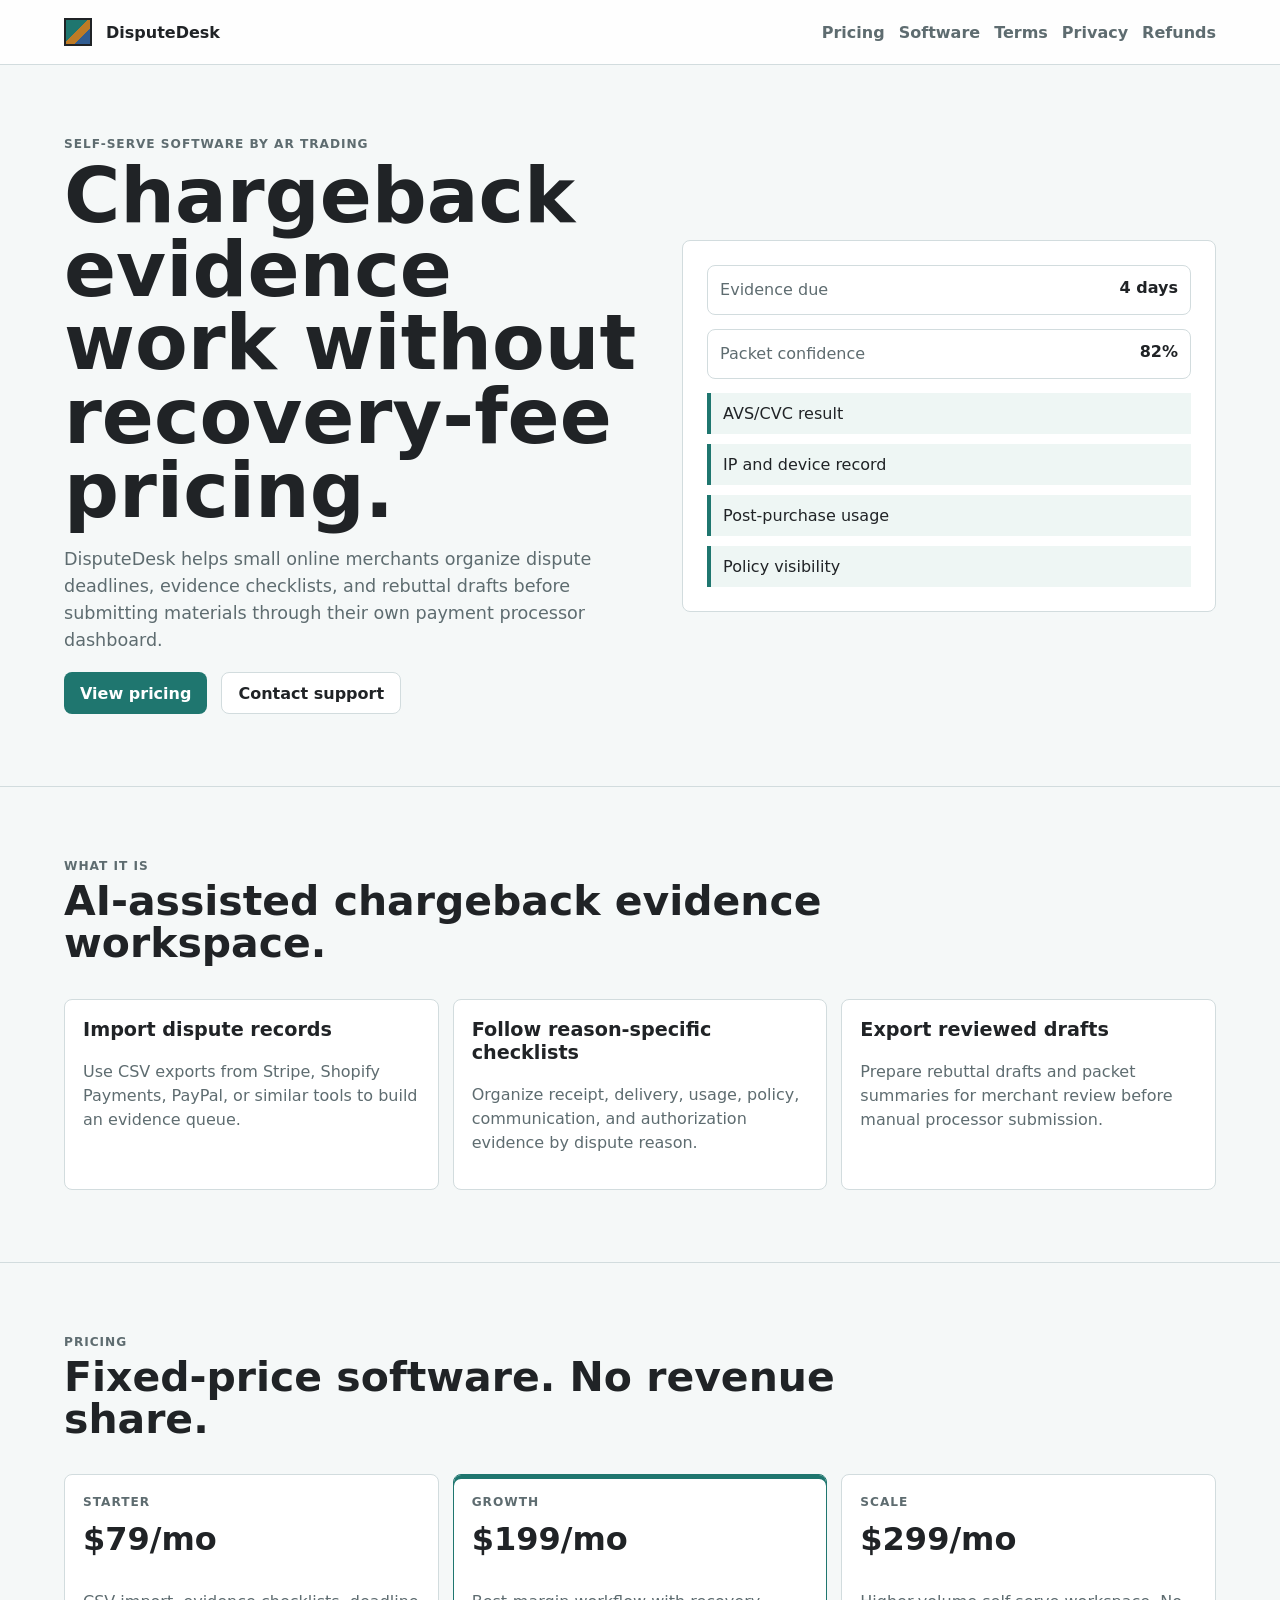
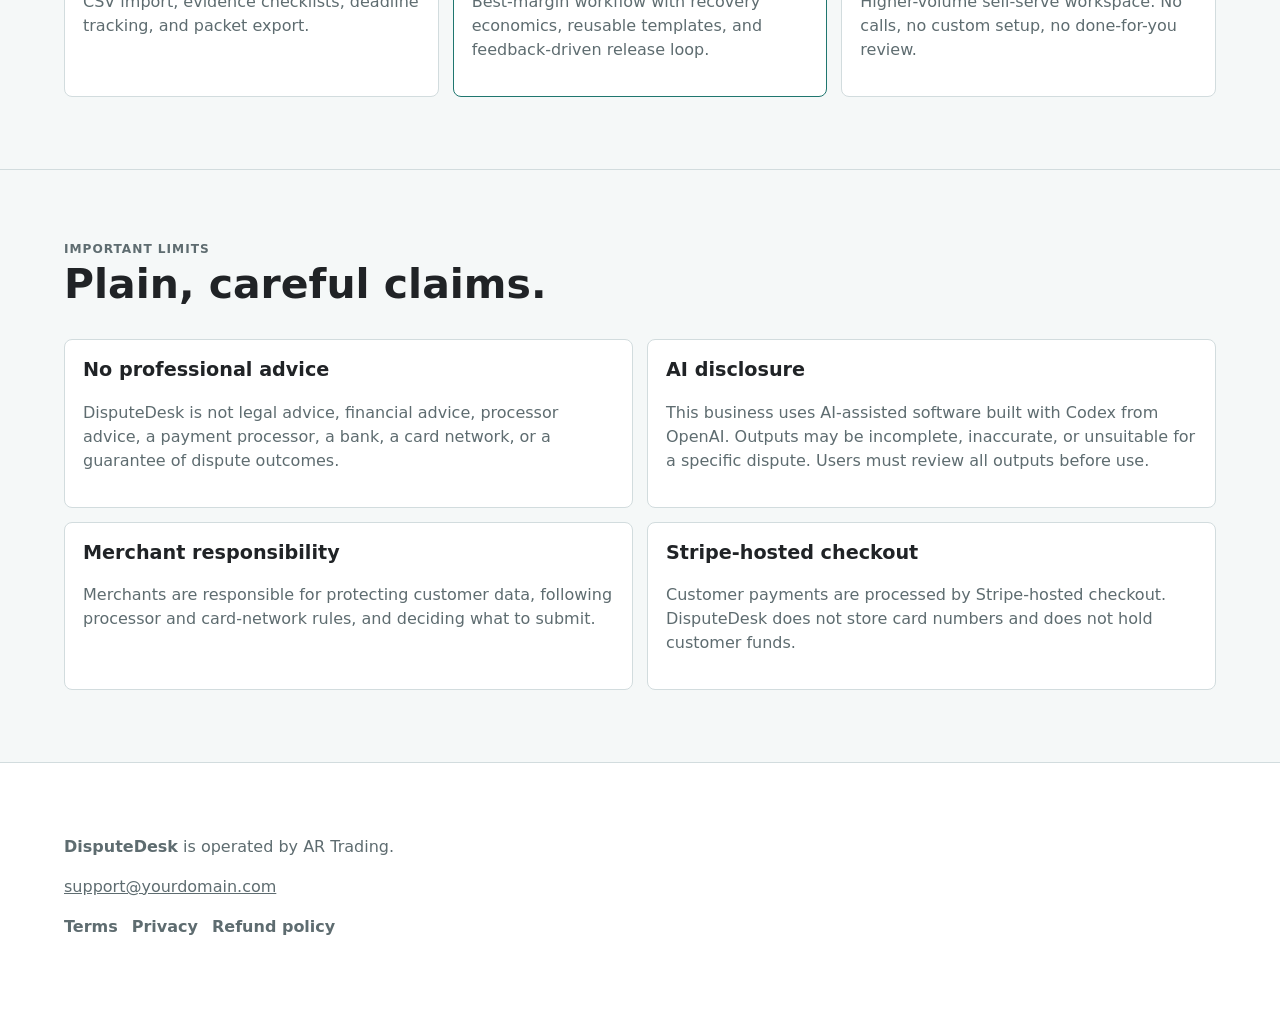
==== index.html @ 4e7d7c14 "Publish DisputeDesk public website" ====
<!doctype html>
<html lang="en">
  <head>
    <meta charset="utf-8" />
    <meta name="viewport" content="width=device-width, initial-scale=1" />
    <title>DisputeDesk | Chargeback Evidence Software</title>
    <meta
      name="description"
      content="DisputeDesk is self-serve AI-assisted software from AR Trading for organizing chargeback evidence, deadlines, and rebuttal drafts."
    />
    <link rel="stylesheet" href="styles.css" />
  </head>
  <body>
    <header class="site-header">
      <a class="brand" href="index.html" aria-label="DisputeDesk home">
        <span class="brand-mark" aria-hidden="true"></span>
        <span>DisputeDesk</span>
      </a>
      <nav aria-label="Site navigation">
        <a href="#pricing">Pricing</a>
        <a href="#software">Software</a>
        <a href="terms.html">Terms</a>
        <a href="privacy.html">Privacy</a>
        <a href="refund.html">Refunds</a>
      </nav>
    </header>

    <main>
      <section class="hero">
        <div>
          <p class="eyebrow">Self-serve software by AR Trading</p>
          <h1>Chargeback evidence work without recovery-fee pricing.</h1>
          <p class="lede">
            DisputeDesk helps small online merchants organize dispute deadlines, evidence checklists,
            and rebuttal drafts before submitting materials through their own payment processor dashboard.
          </p>
          <div class="actions">
            <a class="button primary" href="#pricing">View pricing</a>
            <a class="button secondary" href="mailto:support@yourdomain.com">Contact support</a>
          </div>
        </div>
        <div class="product-panel" aria-label="DisputeDesk software preview">
          <div class="panel-row">
            <span>Evidence due</span>
            <strong>4 days</strong>
          </div>
          <div class="panel-row">
            <span>Packet confidence</span>
            <strong>82%</strong>
          </div>
          <div class="checklist">
            <span>AVS/CVC result</span>
            <span>IP and device record</span>
            <span>Post-purchase usage</span>
            <span>Policy visibility</span>
          </div>
        </div>
      </section>

      <section class="band" id="software">
        <div class="section-heading">
          <p class="eyebrow">What it is</p>
          <h2>AI-assisted chargeback evidence workspace.</h2>
        </div>
        <div class="grid three">
          <article>
            <h3>Import dispute records</h3>
            <p>Use CSV exports from Stripe, Shopify Payments, PayPal, or similar tools to build an evidence queue.</p>
          </article>
          <article>
            <h3>Follow reason-specific checklists</h3>
            <p>Organize receipt, delivery, usage, policy, communication, and authorization evidence by dispute reason.</p>
          </article>
          <article>
            <h3>Export reviewed drafts</h3>
            <p>Prepare rebuttal drafts and packet summaries for merchant review before manual processor submission.</p>
          </article>
        </div>
      </section>

      <section class="band" id="pricing">
        <div class="section-heading">
          <p class="eyebrow">Pricing</p>
          <h2>Fixed-price software. No revenue share.</h2>
        </div>
        <div class="grid pricing">
          <article>
            <p class="eyebrow">Starter</p>
            <h3>$79/mo</h3>
            <p>CSV import, evidence checklists, deadline tracking, and packet export.</p>
          </article>
          <article class="featured">
            <p class="eyebrow">Growth</p>
            <h3>$199/mo</h3>
            <p>Best-margin workflow with recovery economics, reusable templates, and feedback-driven release loop.</p>
          </article>
          <article>
            <p class="eyebrow">Scale</p>
            <h3>$299/mo</h3>
            <p>Higher-volume self-serve workspace. No calls, no custom setup, no done-for-you review.</p>
          </article>
        </div>
      </section>

      <section class="band legal">
        <div class="section-heading">
          <p class="eyebrow">Important limits</p>
          <h2>Plain, careful claims.</h2>
        </div>
        <div class="grid two">
          <article>
            <h3>No professional advice</h3>
            <p>DisputeDesk is not legal advice, financial advice, processor advice, a payment processor, a bank, a card network, or a guarantee of dispute outcomes.</p>
          </article>
          <article>
            <h3>AI disclosure</h3>
            <p>This business uses AI-assisted software built with Codex from OpenAI. Outputs may be incomplete, inaccurate, or unsuitable for a specific dispute. Users must review all outputs before use.</p>
          </article>
          <article>
            <h3>Merchant responsibility</h3>
            <p>Merchants are responsible for protecting customer data, following processor and card-network rules, and deciding what to submit.</p>
          </article>
          <article>
            <h3>Stripe-hosted checkout</h3>
            <p>Customer payments are processed by Stripe-hosted checkout. DisputeDesk does not store card numbers and does not hold customer funds.</p>
          </article>
        </div>
      </section>
    </main>

    <footer>
      <p><strong>DisputeDesk</strong> is operated by AR Trading.</p>
      <p><a href="mailto:support@yourdomain.com">support@yourdomain.com</a></p>
      <nav aria-label="Policy links">
        <a href="terms.html">Terms</a>
        <a href="privacy.html">Privacy</a>
        <a href="refund.html">Refund policy</a>
      </nav>
    </footer>
  </body>
</html>
---- styles.css ----
:root {
  color-scheme: light;
  --bg: #f5f8f8;
  --ink: #202326;
  --muted: #5e6c70;
  --line: #d2dcde;
  --panel: #ffffff;
  --teal: #1f766f;
  --blue: #315d92;
  --amber: #be7b26;
  --radius: 8px;
  --font: Inter, ui-sans-serif, system-ui, -apple-system, BlinkMacSystemFont, "Segoe UI", sans-serif;
}

* {
  box-sizing: border-box;
}

body {
  margin: 0;
  background: var(--bg);
  color: var(--ink);
  font-family: var(--font);
}

a {
  color: inherit;
}

.site-header {
  display: flex;
  align-items: center;
  justify-content: space-between;
  gap: 24px;
  padding: 18px clamp(18px, 5vw, 64px);
  border-bottom: 1px solid var(--line);
  background: rgba(255, 255, 255, 0.9);
}

.brand,
.site-header nav,
footer nav,
.actions {
  display: flex;
  align-items: center;
  gap: 14px;
  flex-wrap: wrap;
}

.brand {
  font-weight: 900;
  text-decoration: none;
}

.brand-mark {
  width: 28px;
  height: 28px;
  border: 2px solid var(--ink);
  background: linear-gradient(135deg, var(--teal) 0 45%, var(--amber) 45% 67%, var(--blue) 67%);
}

.site-header nav a,
footer nav a {
  color: var(--muted);
  font-weight: 760;
  text-decoration: none;
}

.hero,
.band,
footer {
  padding: clamp(28px, 6vw, 72px) clamp(18px, 5vw, 64px);
}

.hero {
  display: grid;
  grid-template-columns: minmax(0, 1.05fr) minmax(320px, 0.95fr);
  gap: 28px;
  align-items: center;
}

.eyebrow {
  margin: 0 0 8px;
  color: var(--muted);
  font-size: 0.76rem;
  font-weight: 820;
  letter-spacing: 0.08em;
  text-transform: uppercase;
}

h1,
h2,
h3,
p {
  margin-top: 0;
}

h1 {
  max-width: 780px;
  margin-bottom: 18px;
  font-size: clamp(2.4rem, 6vw, 5.8rem);
  line-height: 0.96;
  letter-spacing: 0;
}

h2 {
  max-width: 780px;
  font-size: clamp(1.8rem, 3.2vw, 3.4rem);
  line-height: 1.02;
}

h3 {
  font-size: 1.2rem;
}

.lede {
  max-width: 700px;
  color: var(--muted);
  font-size: 1.1rem;
  line-height: 1.55;
}

.button {
  display: inline-flex;
  min-height: 42px;
  align-items: center;
  justify-content: center;
  padding: 0 16px;
  border-radius: var(--radius);
  font-weight: 820;
  text-decoration: none;
}

.button.primary {
  background: var(--teal);
  color: white;
}

.button.secondary {
  border: 1px solid var(--line);
  background: white;
}

.product-panel {
  display: grid;
  gap: 14px;
  padding: 24px;
  border: 1px solid var(--line);
  border-radius: var(--radius);
  background: var(--panel);
}

.panel-row {
  display: flex;
  justify-content: space-between;
  gap: 14px;
  padding: 12px;
  border: 1px solid var(--line);
  border-radius: var(--radius);
}

.panel-row span,
article p,
footer {
  color: var(--muted);
  line-height: 1.5;
}

.checklist {
  display: grid;
  gap: 10px;
}

.checklist span {
  padding: 11px 12px;
  border-left: 4px solid var(--teal);
  background: #eef6f4;
}

.band {
  border-top: 1px solid var(--line);
}

.section-heading {
  margin-bottom: 18px;
}

.grid {
  display: grid;
  gap: 14px;
}

.grid.three,
.grid.pricing {
  grid-template-columns: repeat(3, minmax(0, 1fr));
}

.grid.two {
  grid-template-columns: repeat(2, minmax(0, 1fr));
}

article {
  padding: 18px;
  border: 1px solid var(--line);
  border-radius: var(--radius);
  background: var(--panel);
}

article.featured {
  border-color: var(--teal);
  box-shadow: inset 0 4px 0 var(--teal);
}

.pricing h3 {
  font-size: 2rem;
}

footer {
  border-top: 1px solid var(--line);
  background: white;
}

@media (max-width: 820px) {
  .hero,
  .grid.three,
  .grid.pricing,
  .grid.two {
    grid-template-columns: 1fr;
  }

  .site-header {
    align-items: flex-start;
    flex-direction: column;
  }
}
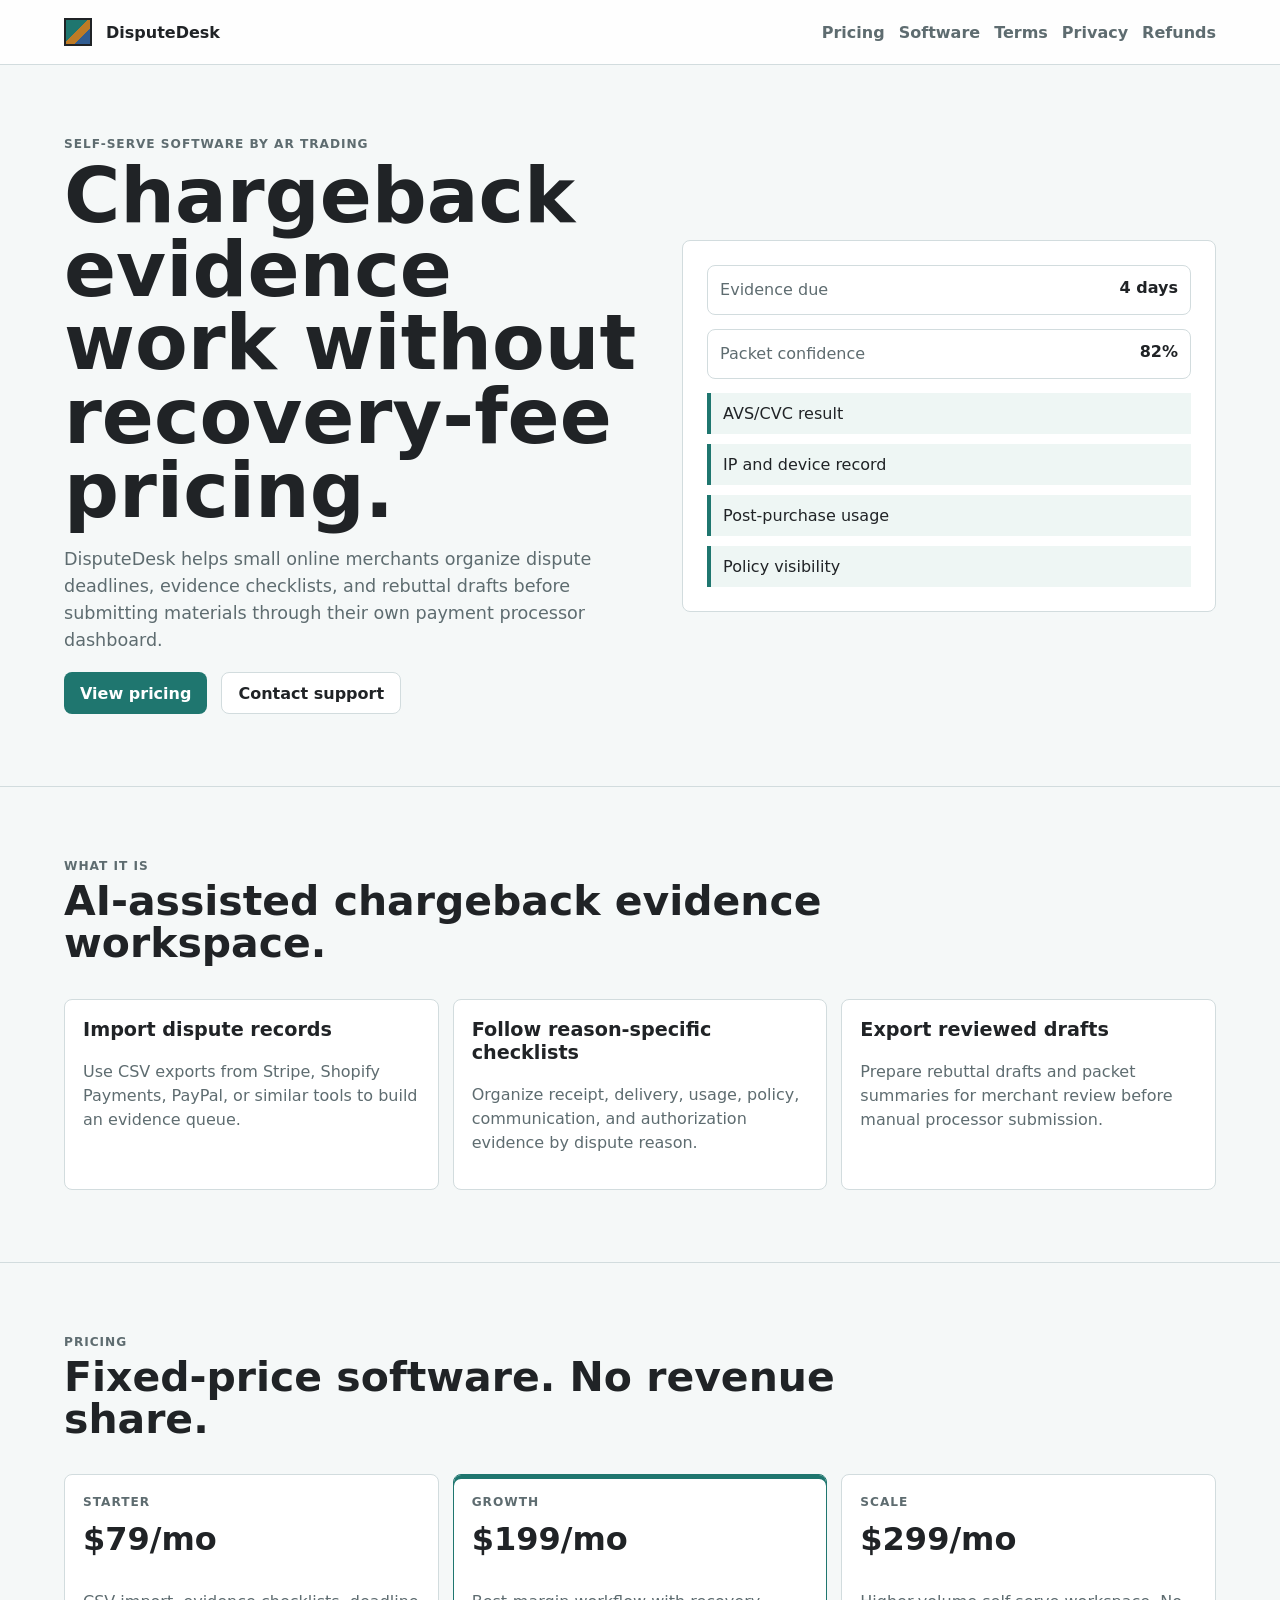
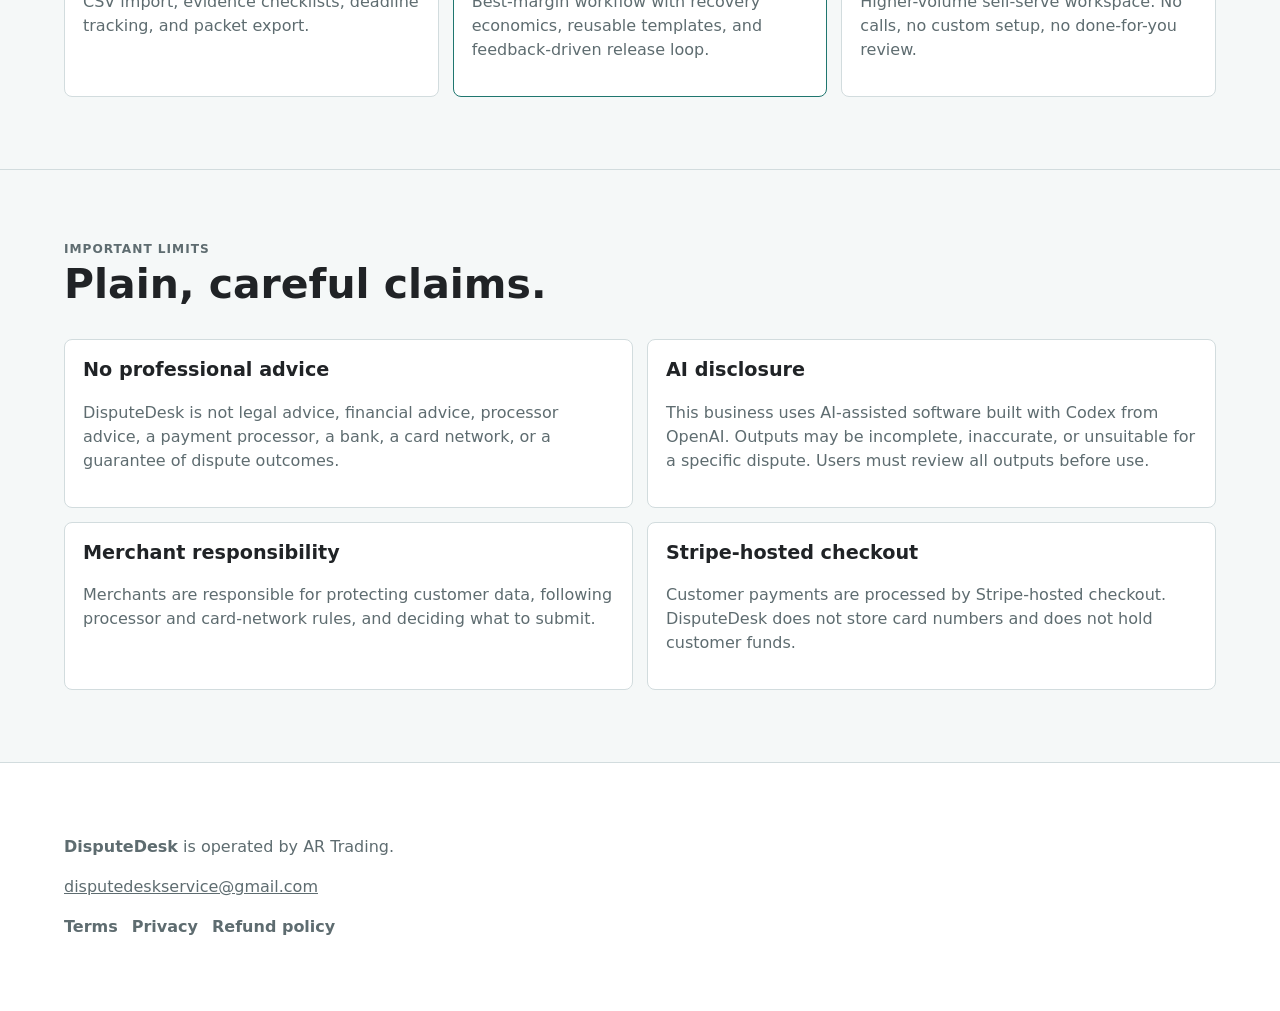
==== commit 24d9df5e: "Update support email" ====
--- a/index.html
+++ b/index.html
@@ -36,7 +36,7 @@
           </p>
           <div class="actions">
             <a class="button primary" href="#pricing">View pricing</a>
-            <a class="button secondary" href="mailto:support@yourdomain.com">Contact support</a>
+            <a class="button secondary" href="mailto:disputedeskservice@gmail.com">Contact support</a>
           </div>
         </div>
         <div class="product-panel" aria-label="DisputeDesk software preview">
@@ -130,7 +130,7 @@
 
     <footer>
       <p><strong>DisputeDesk</strong> is operated by AR Trading.</p>
-      <p><a href="mailto:support@yourdomain.com">support@yourdomain.com</a></p>
+      <p><a href="mailto:disputedeskservice@gmail.com">disputedeskservice@gmail.com</a></p>
       <nav aria-label="Policy links">
         <a href="terms.html">Terms</a>
         <a href="privacy.html">Privacy</a>
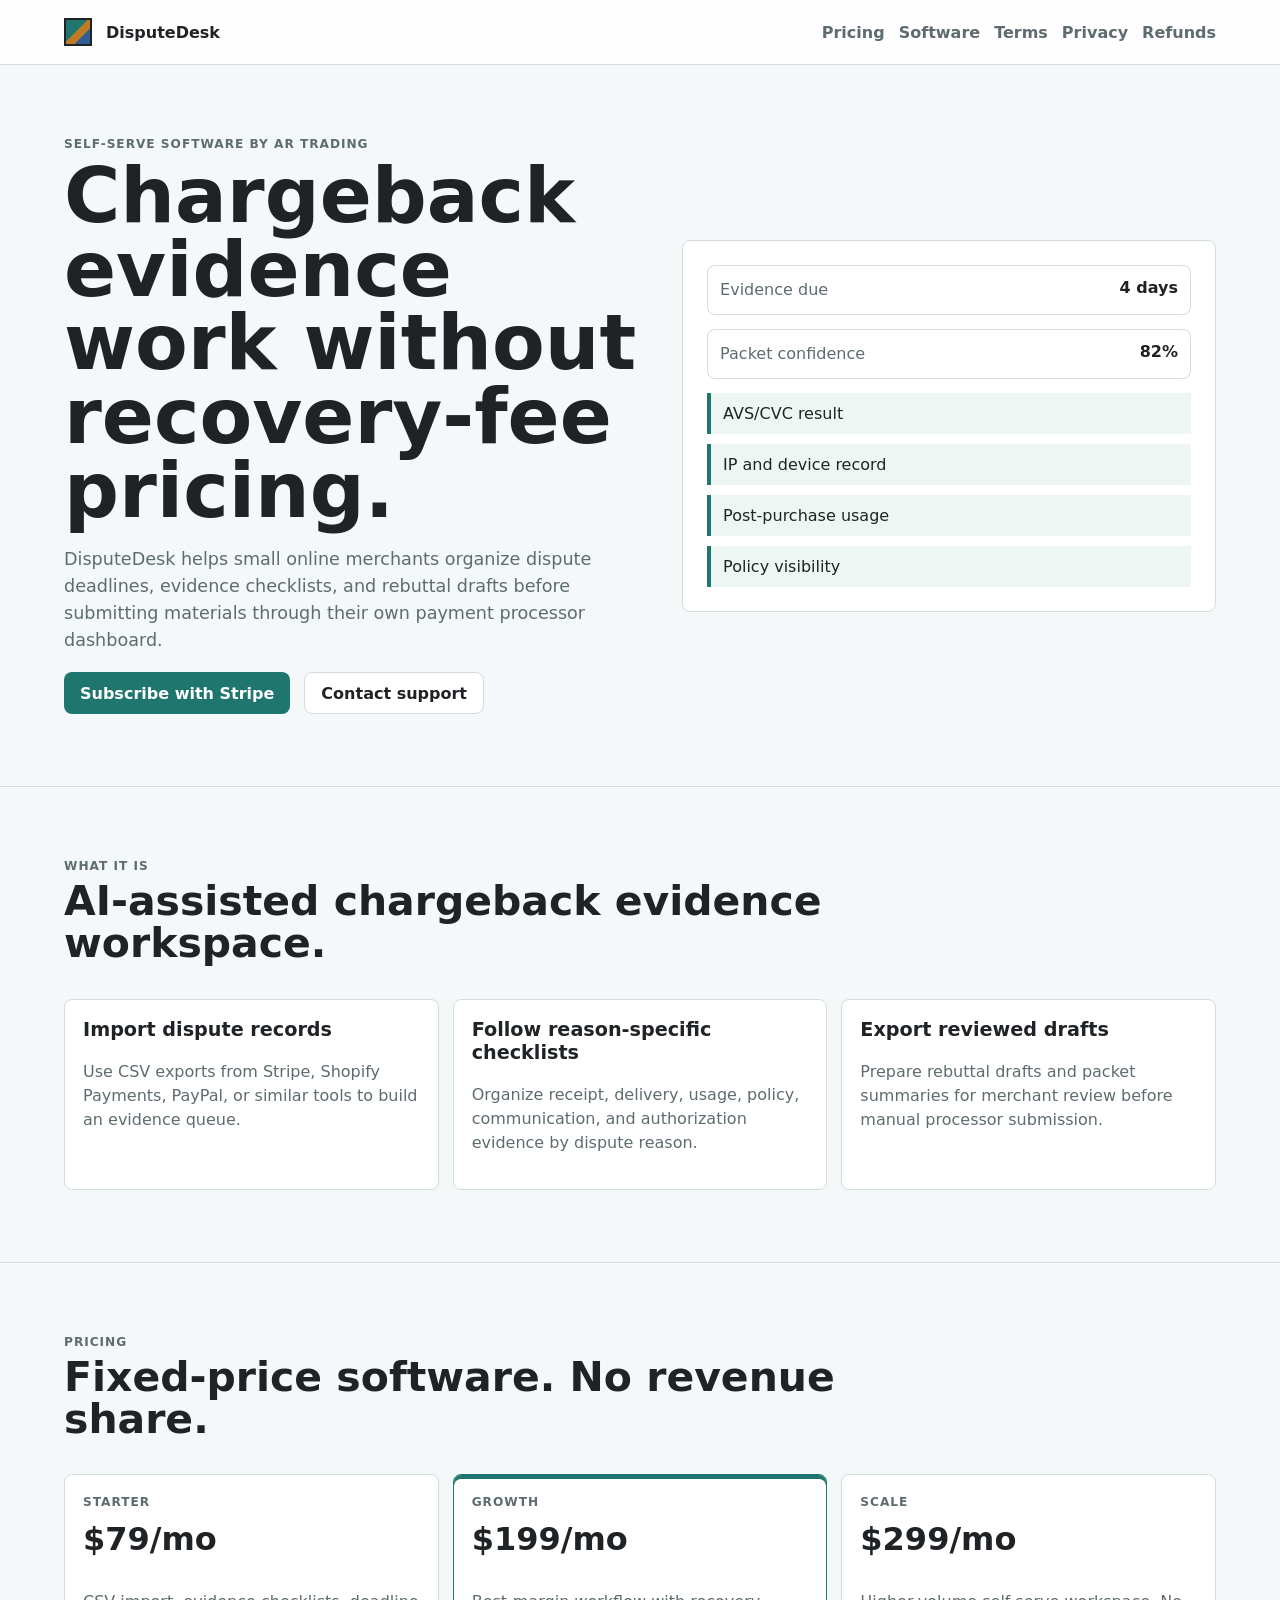
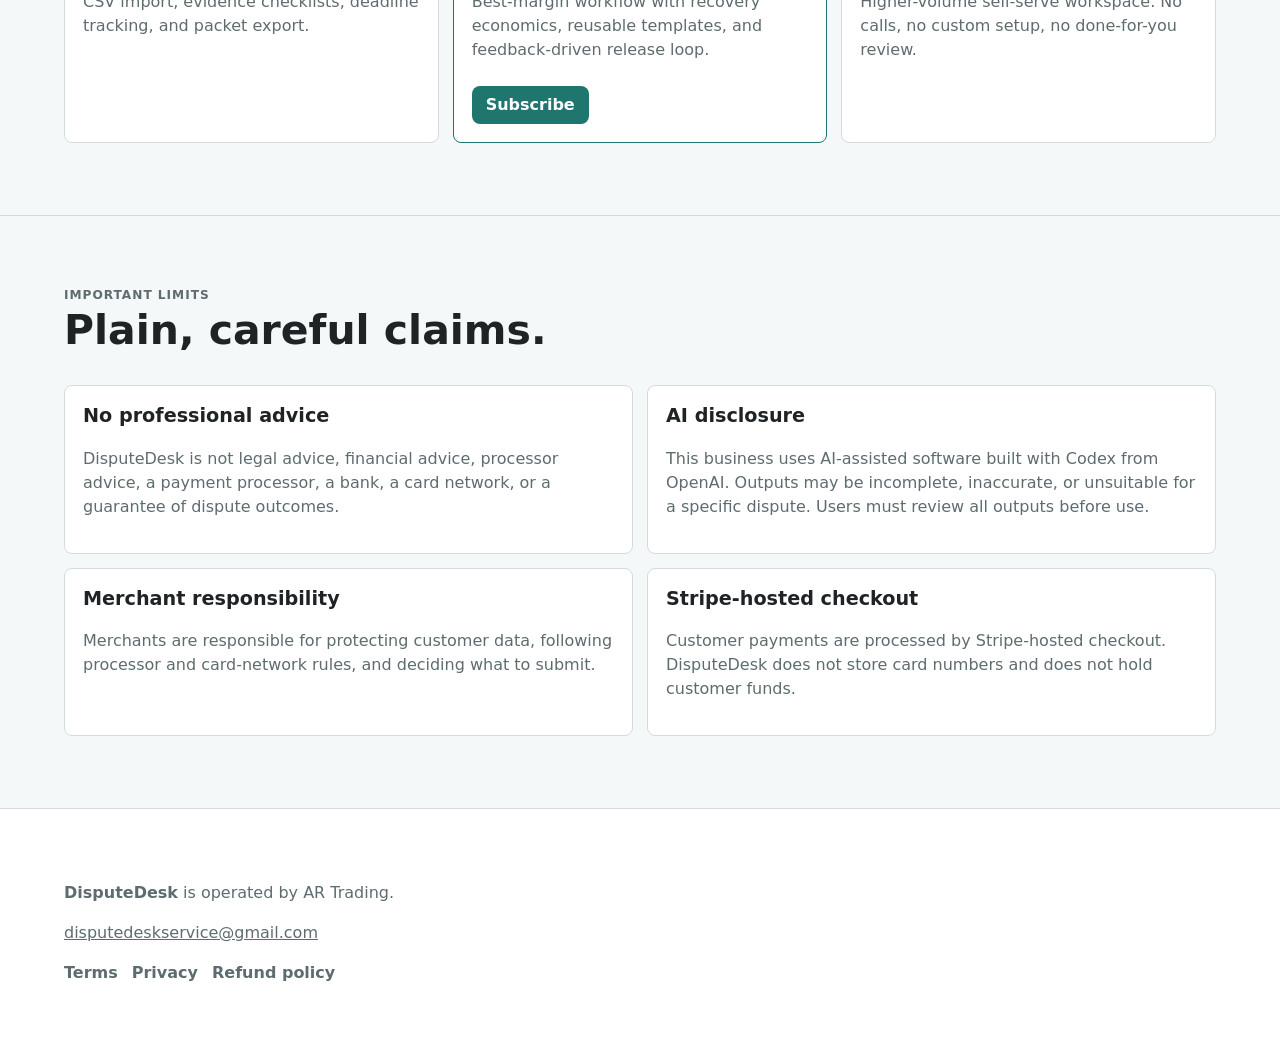
==== commit 328b2b09: "Add live Growth checkout" ====
--- a/index.html
+++ b/index.html
@@ -35,7 +35,7 @@
             and rebuttal drafts before submitting materials through their own payment processor dashboard.
           </p>
           <div class="actions">
-            <a class="button primary" href="#pricing">View pricing</a>
+            <a class="button primary" href="https://buy.stripe.com/fZuaEZ8Zc4zC4fI8EJgw001">Subscribe with Stripe</a>
             <a class="button secondary" href="mailto:disputedeskservice@gmail.com">Contact support</a>
           </div>
         </div>
@@ -93,6 +93,7 @@
             <p class="eyebrow">Growth</p>
             <h3>$199/mo</h3>
             <p>Best-margin workflow with recovery economics, reusable templates, and feedback-driven release loop.</p>
+            <a class="plan-link" href="https://buy.stripe.com/fZuaEZ8Zc4zC4fI8EJgw001">Subscribe</a>
           </article>
           <article>
             <p class="eyebrow">Scale</p>
--- a/styles.css
+++ b/styles.css
@@ -141,6 +141,20 @@
   background: white;
 }
 
+.plan-link {
+  display: inline-flex;
+  min-height: 38px;
+  align-items: center;
+  justify-content: center;
+  margin-top: 8px;
+  padding: 0 14px;
+  border-radius: var(--radius);
+  background: var(--teal);
+  color: white;
+  font-weight: 820;
+  text-decoration: none;
+}
+
 .product-panel {
   display: grid;
   gap: 14px;
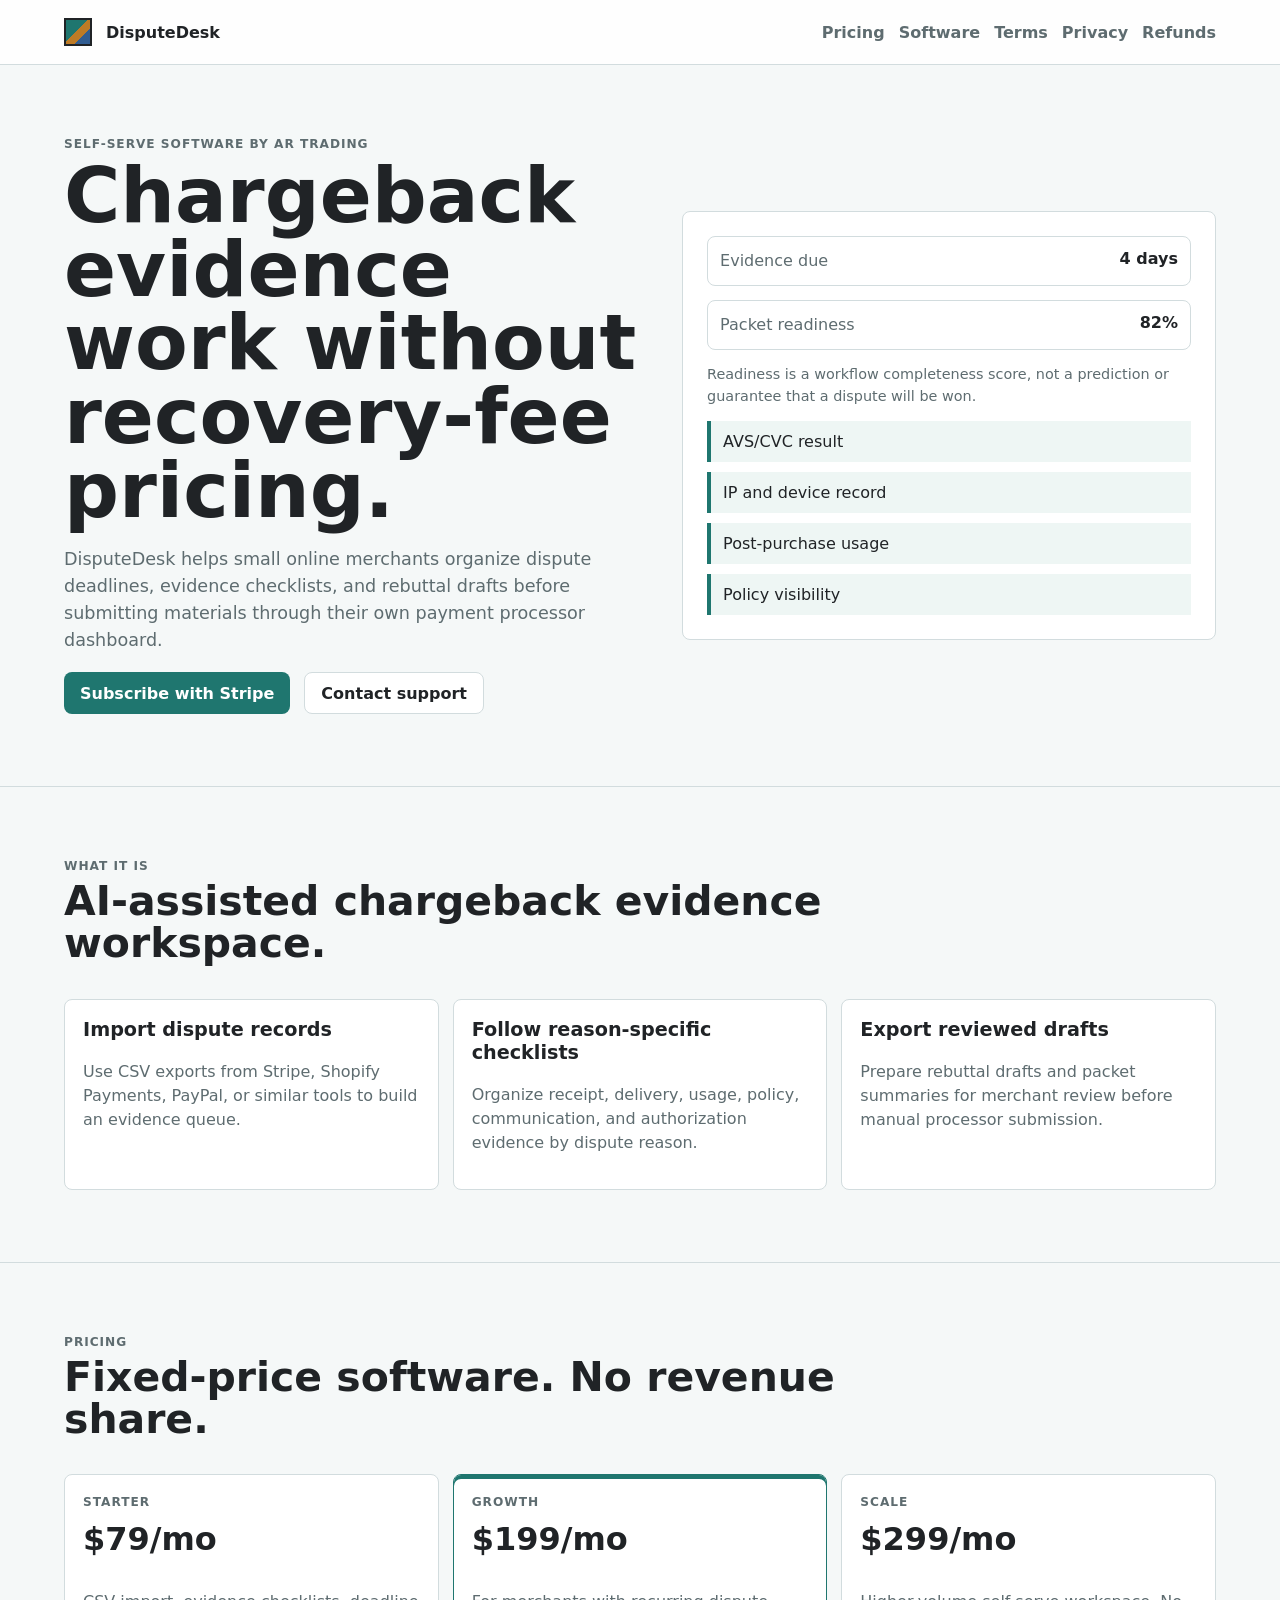
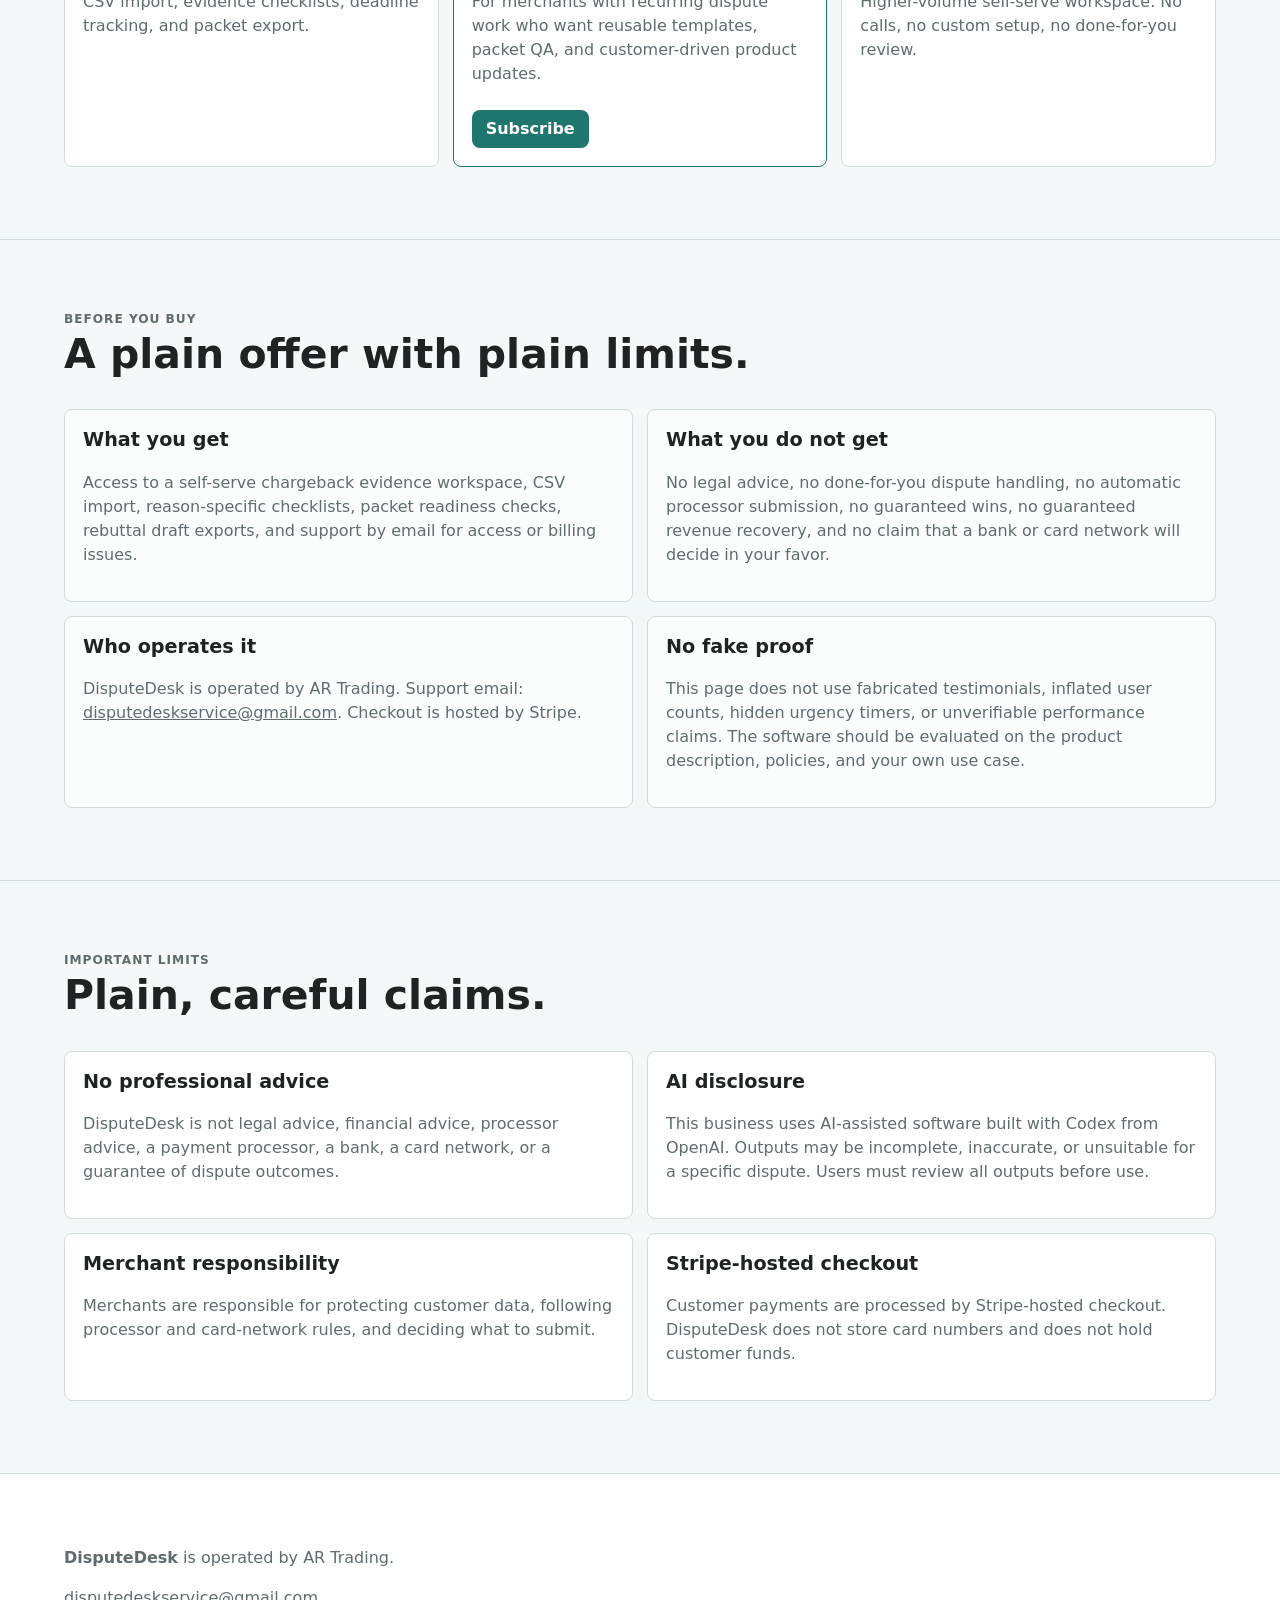
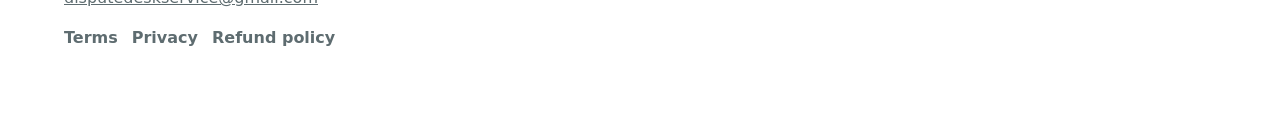
==== commit 0de5fe6f: "Make storefront trust posture explicit" ====
--- a/index.html
+++ b/index.html
@@ -45,9 +45,10 @@
             <strong>4 days</strong>
           </div>
           <div class="panel-row">
-            <span>Packet confidence</span>
+            <span>Packet readiness</span>
             <strong>82%</strong>
           </div>
+          <p class="panel-note">Readiness is a workflow completeness score, not a prediction or guarantee that a dispute will be won.</p>
           <div class="checklist">
             <span>AVS/CVC result</span>
             <span>IP and device record</span>
@@ -92,13 +93,38 @@
           <article class="featured">
             <p class="eyebrow">Growth</p>
             <h3>$199/mo</h3>
-            <p>Best-margin workflow with recovery economics, reusable templates, and feedback-driven release loop.</p>
+            <p>For merchants with recurring dispute work who want reusable templates, packet QA, and customer-driven product updates.</p>
             <a class="plan-link" href="https://buy.stripe.com/fZuaEZ8Zc4zC4fI8EJgw001">Subscribe</a>
           </article>
           <article>
             <p class="eyebrow">Scale</p>
             <h3>$299/mo</h3>
             <p>Higher-volume self-serve workspace. No calls, no custom setup, no done-for-you review.</p>
+          </article>
+        </div>
+      </section>
+
+      <section class="band trust">
+        <div class="section-heading">
+          <p class="eyebrow">Before you buy</p>
+          <h2>A plain offer with plain limits.</h2>
+        </div>
+        <div class="grid two">
+          <article>
+            <h3>What you get</h3>
+            <p>Access to a self-serve chargeback evidence workspace, CSV import, reason-specific checklists, packet readiness checks, rebuttal draft exports, and support by email for access or billing issues.</p>
+          </article>
+          <article>
+            <h3>What you do not get</h3>
+            <p>No legal advice, no done-for-you dispute handling, no automatic processor submission, no guaranteed wins, no guaranteed revenue recovery, and no claim that a bank or card network will decide in your favor.</p>
+          </article>
+          <article>
+            <h3>Who operates it</h3>
+            <p>DisputeDesk is operated by AR Trading. Support email: <a href="mailto:disputedeskservice@gmail.com">disputedeskservice@gmail.com</a>. Checkout is hosted by Stripe.</p>
+          </article>
+          <article>
+            <h3>No fake proof</h3>
+            <p>This page does not use fabricated testimonials, inflated user counts, hidden urgency timers, or unverifiable performance claims. The software should be evaluated on the product description, policies, and your own use case.</p>
           </article>
         </div>
       </section>
--- a/styles.css
+++ b/styles.css
@@ -174,10 +174,16 @@
 }
 
 .panel-row span,
+.panel-note,
 article p,
 footer {
   color: var(--muted);
   line-height: 1.5;
+}
+
+.panel-note {
+  margin: 0;
+  font-size: 0.9rem;
 }
 
 .checklist {
@@ -223,6 +229,10 @@
 article.featured {
   border-color: var(--teal);
   box-shadow: inset 0 4px 0 var(--teal);
+}
+
+.trust article {
+  background: #fbfdfd;
 }
 
 .pricing h3 {
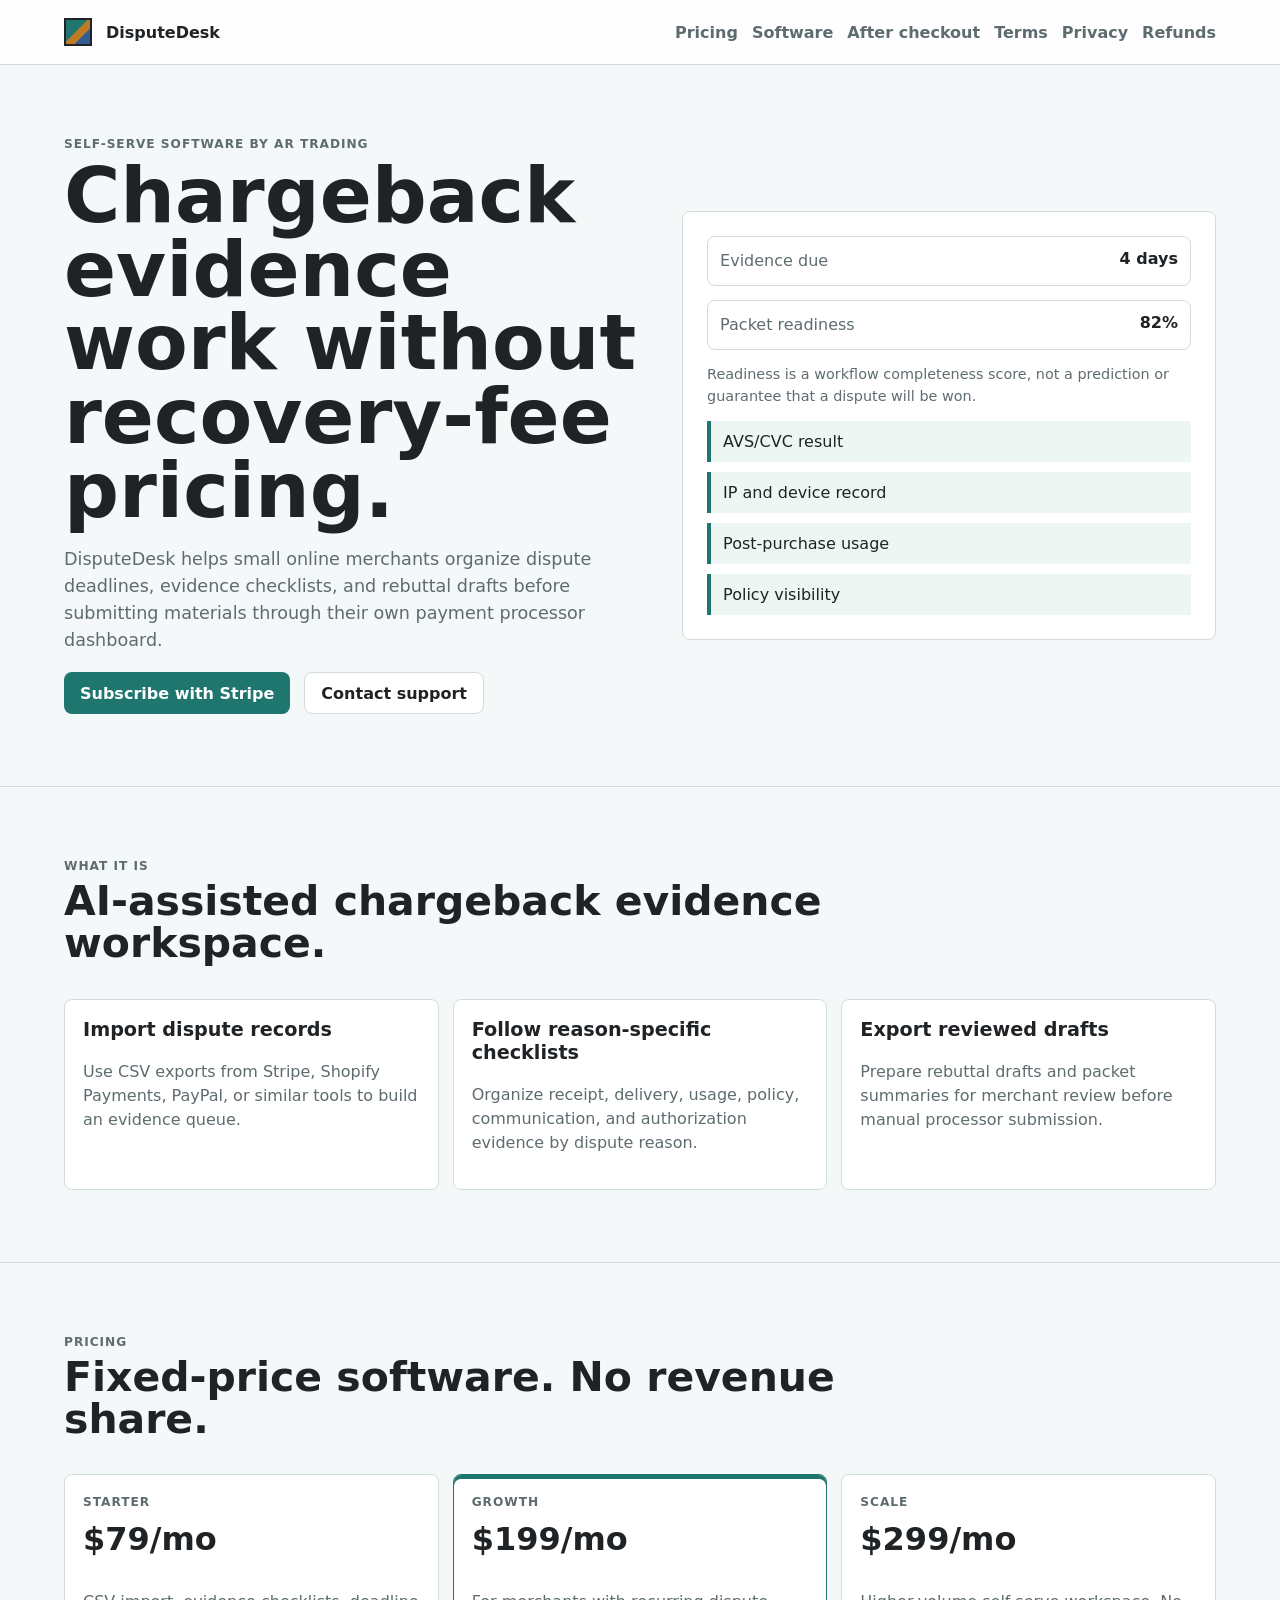
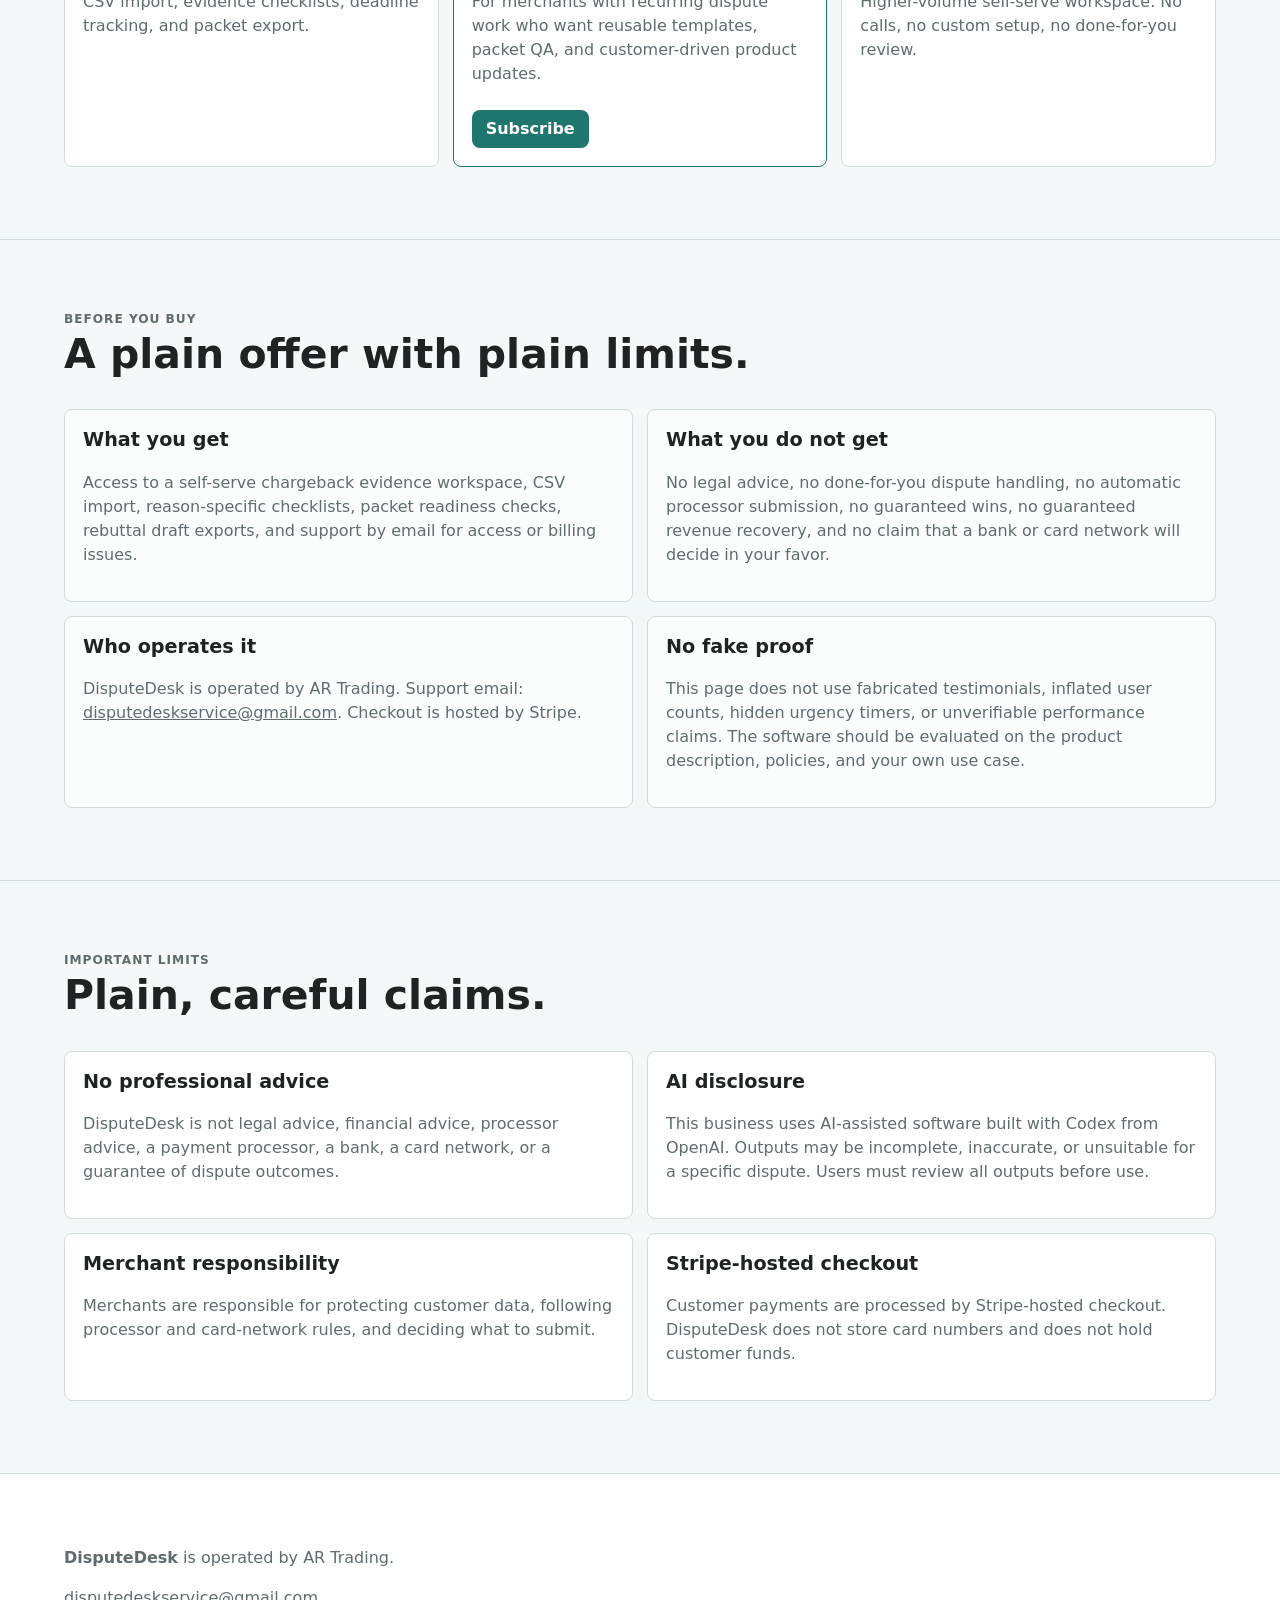
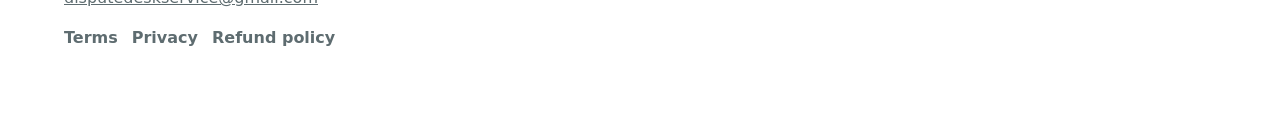
==== commit 3d50afe4: "Add checkout handoff page" ====
--- a/index.html
+++ b/index.html
@@ -19,6 +19,7 @@
       <nav aria-label="Site navigation">
         <a href="#pricing">Pricing</a>
         <a href="#software">Software</a>
+        <a href="after-checkout.html">After checkout</a>
         <a href="terms.html">Terms</a>
         <a href="privacy.html">Privacy</a>
         <a href="refund.html">Refunds</a>
--- a/styles.css
+++ b/styles.css
@@ -235,6 +235,27 @@
   background: #fbfdfd;
 }
 
+.access-card {
+  margin-bottom: 14px;
+}
+
+.access-card dl {
+  display: grid;
+  grid-template-columns: 180px minmax(0, 1fr);
+  gap: 10px;
+  margin: 18px 0 0;
+}
+
+.access-card dt {
+  color: var(--muted);
+  font-weight: 820;
+}
+
+.access-card dd {
+  margin: 0;
+  overflow-wrap: anywhere;
+}
+
 .pricing h3 {
   font-size: 2rem;
 }
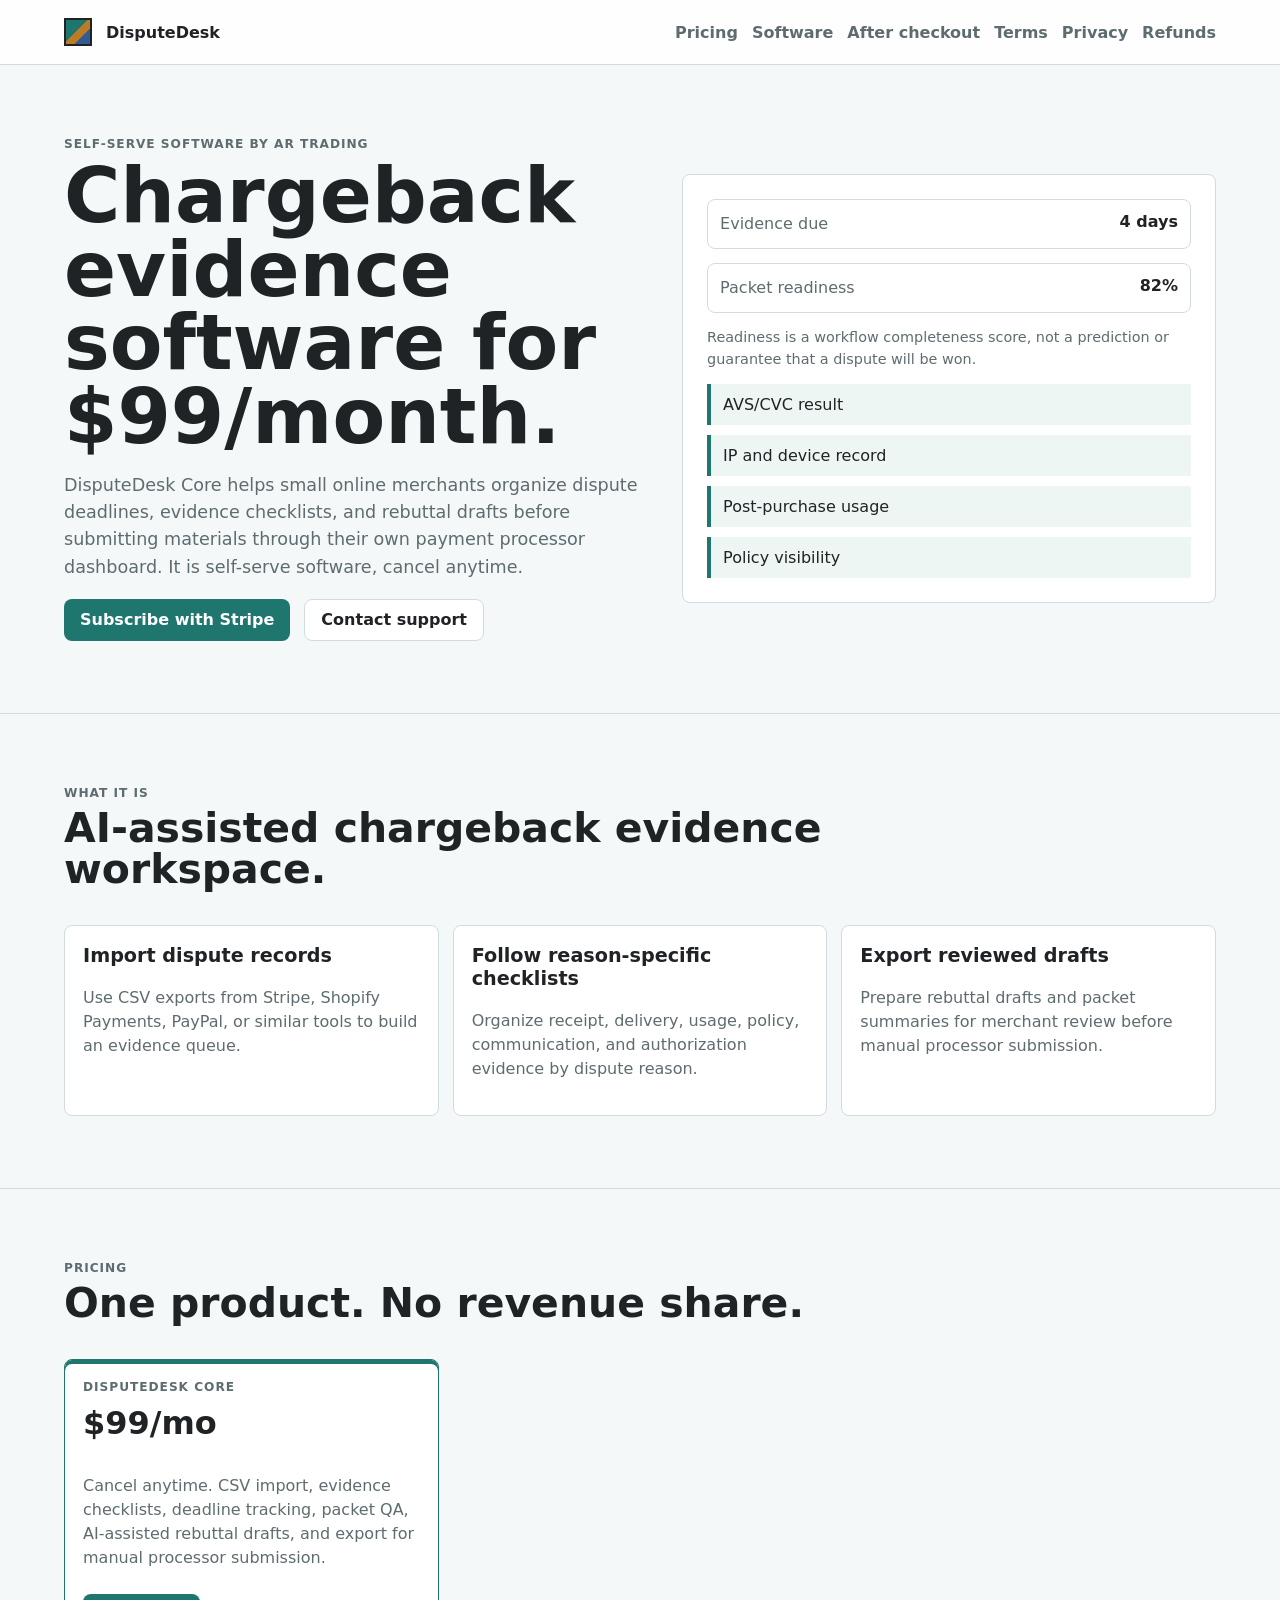
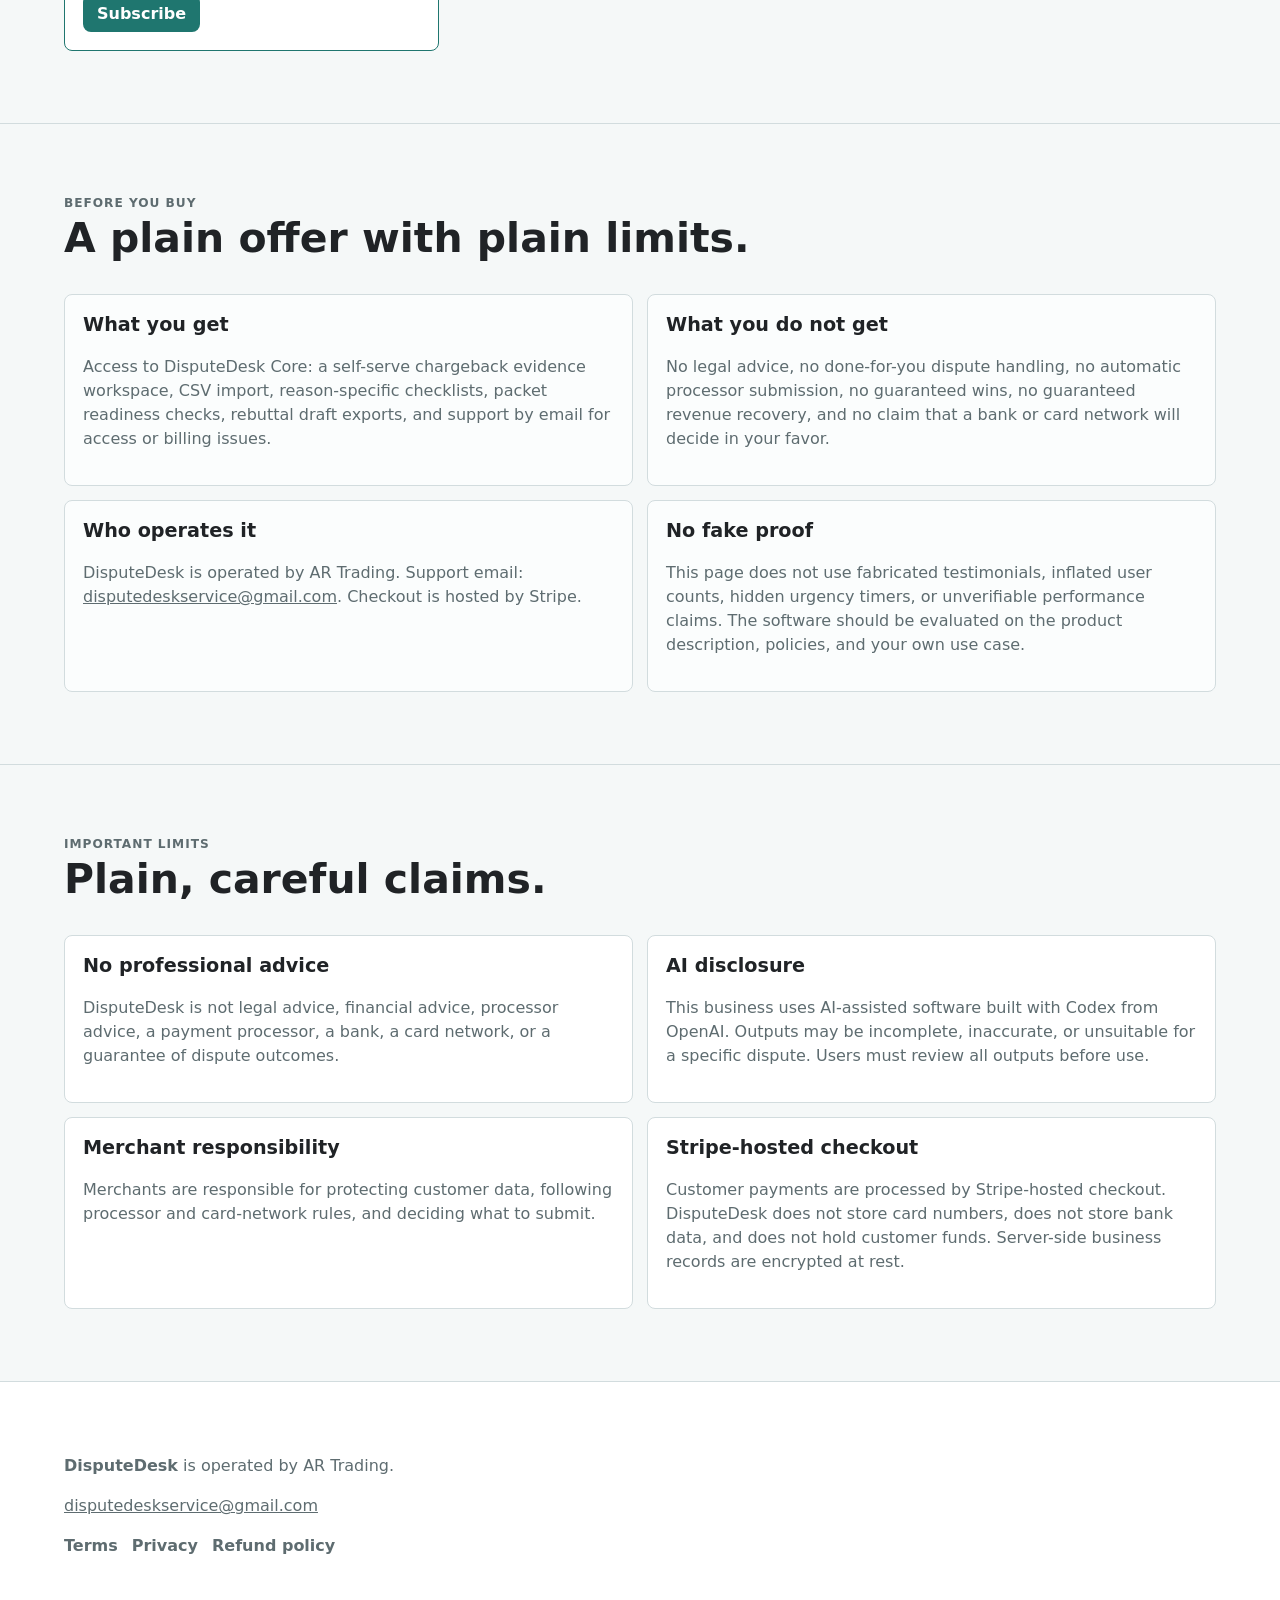
==== commit a798e8a7: "Update storefront to Core checkout" ====
--- a/index.html
+++ b/index.html
@@ -30,13 +30,14 @@
       <section class="hero">
         <div>
           <p class="eyebrow">Self-serve software by AR Trading</p>
-          <h1>Chargeback evidence work without recovery-fee pricing.</h1>
+          <h1>Chargeback evidence software for $99/month.</h1>
           <p class="lede">
-            DisputeDesk helps small online merchants organize dispute deadlines, evidence checklists,
+            DisputeDesk Core helps small online merchants organize dispute deadlines, evidence checklists,
             and rebuttal drafts before submitting materials through their own payment processor dashboard.
+            It is self-serve software, cancel anytime.
           </p>
           <div class="actions">
-            <a class="button primary" href="https://buy.stripe.com/fZuaEZ8Zc4zC4fI8EJgw001">Subscribe with Stripe</a>
+            <a class="button primary" href="https://buy.stripe.com/fZu8wR2AO5DGaE62glgw003">Subscribe with Stripe</a>
             <a class="button secondary" href="mailto:disputedeskservice@gmail.com">Contact support</a>
           </div>
         </div>
@@ -83,24 +84,14 @@
       <section class="band" id="pricing">
         <div class="section-heading">
           <p class="eyebrow">Pricing</p>
-          <h2>Fixed-price software. No revenue share.</h2>
+          <h2>One product. No revenue share.</h2>
         </div>
         <div class="grid pricing">
-          <article>
-            <p class="eyebrow">Starter</p>
-            <h3>$79/mo</h3>
-            <p>CSV import, evidence checklists, deadline tracking, and packet export.</p>
-          </article>
           <article class="featured">
-            <p class="eyebrow">Growth</p>
-            <h3>$199/mo</h3>
-            <p>For merchants with recurring dispute work who want reusable templates, packet QA, and customer-driven product updates.</p>
-            <a class="plan-link" href="https://buy.stripe.com/fZuaEZ8Zc4zC4fI8EJgw001">Subscribe</a>
-          </article>
-          <article>
-            <p class="eyebrow">Scale</p>
-            <h3>$299/mo</h3>
-            <p>Higher-volume self-serve workspace. No calls, no custom setup, no done-for-you review.</p>
+            <p class="eyebrow">DisputeDesk Core</p>
+            <h3>$99/mo</h3>
+            <p>Cancel anytime. CSV import, evidence checklists, deadline tracking, packet QA, AI-assisted rebuttal drafts, and export for manual processor submission.</p>
+            <a class="plan-link" href="https://buy.stripe.com/fZu8wR2AO5DGaE62glgw003">Subscribe</a>
           </article>
         </div>
       </section>
@@ -113,7 +104,7 @@
         <div class="grid two">
           <article>
             <h3>What you get</h3>
-            <p>Access to a self-serve chargeback evidence workspace, CSV import, reason-specific checklists, packet readiness checks, rebuttal draft exports, and support by email for access or billing issues.</p>
+            <p>Access to DisputeDesk Core: a self-serve chargeback evidence workspace, CSV import, reason-specific checklists, packet readiness checks, rebuttal draft exports, and support by email for access or billing issues.</p>
           </article>
           <article>
             <h3>What you do not get</h3>
@@ -150,7 +141,7 @@
           </article>
           <article>
             <h3>Stripe-hosted checkout</h3>
-            <p>Customer payments are processed by Stripe-hosted checkout. DisputeDesk does not store card numbers and does not hold customer funds.</p>
+            <p>Customer payments are processed by Stripe-hosted checkout. DisputeDesk does not store card numbers, does not store bank data, and does not hold customer funds. Server-side business records are encrypted at rest.</p>
           </article>
         </div>
       </section>
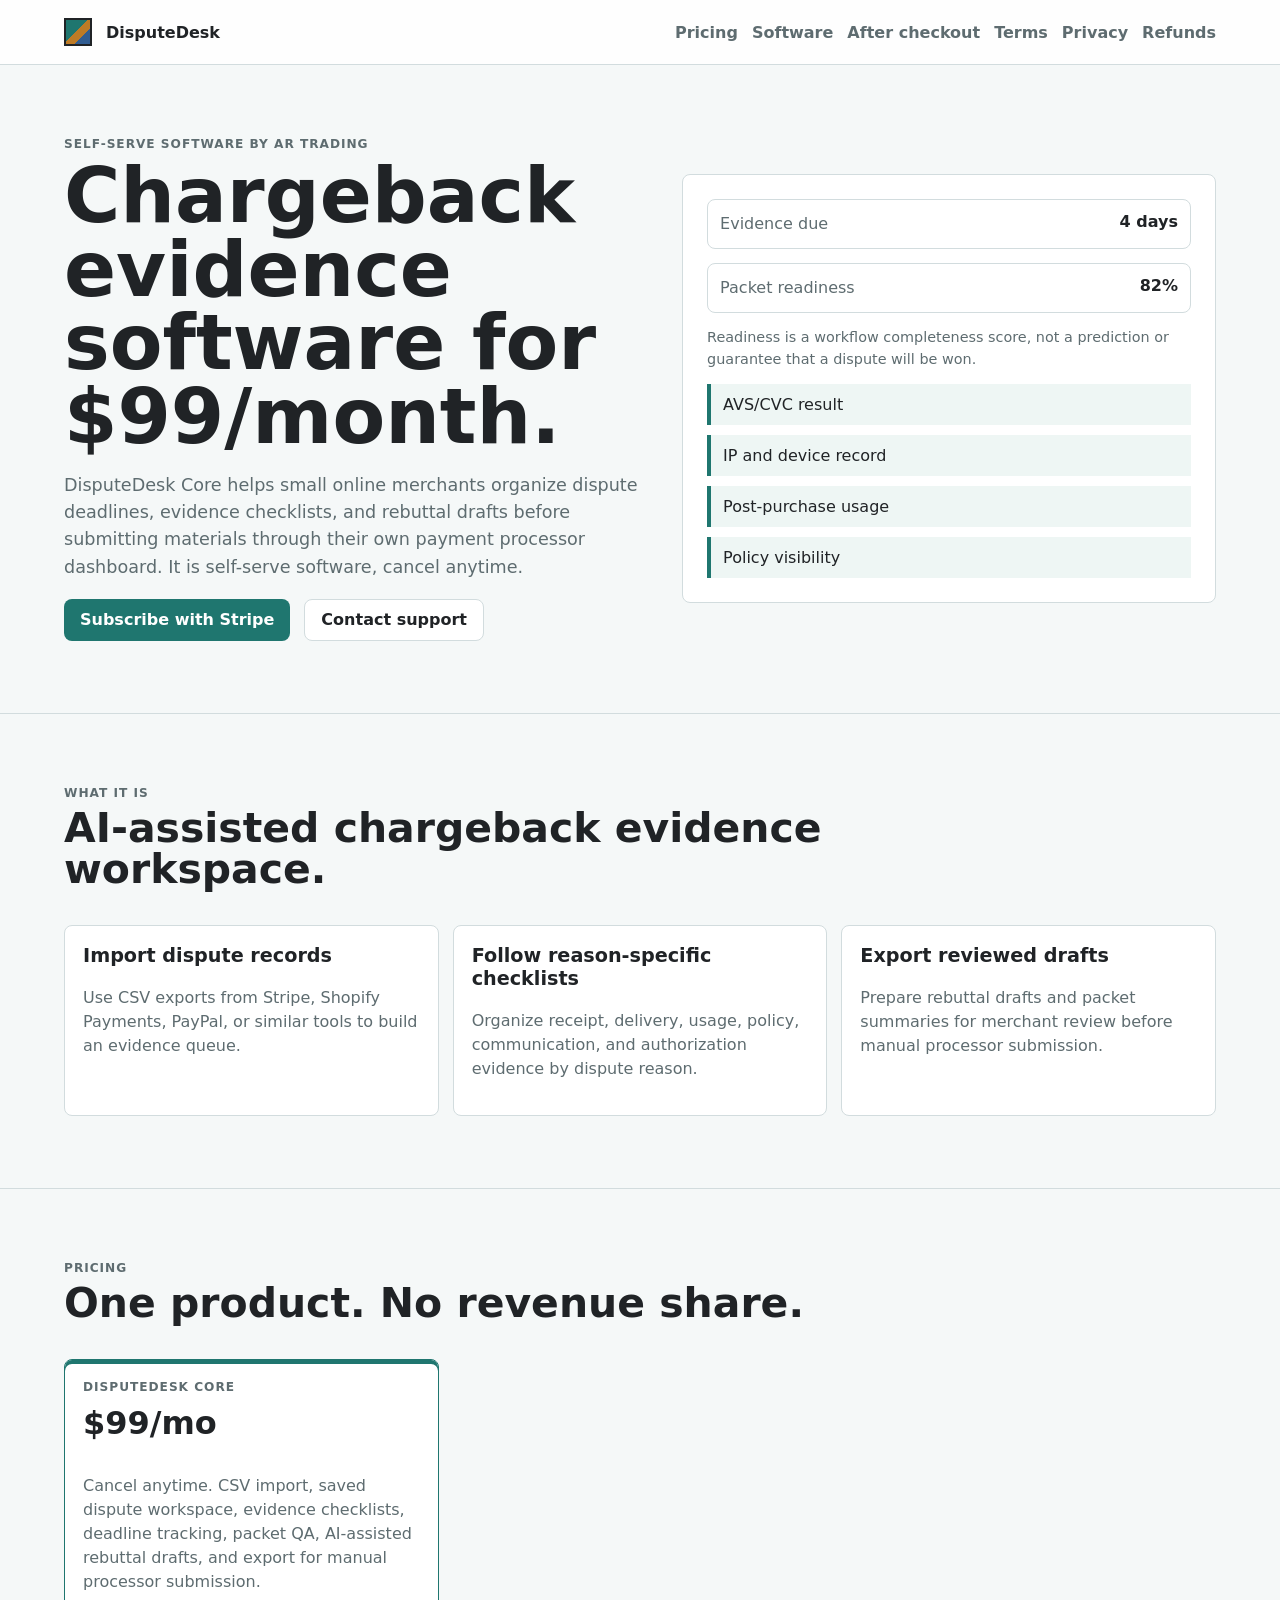
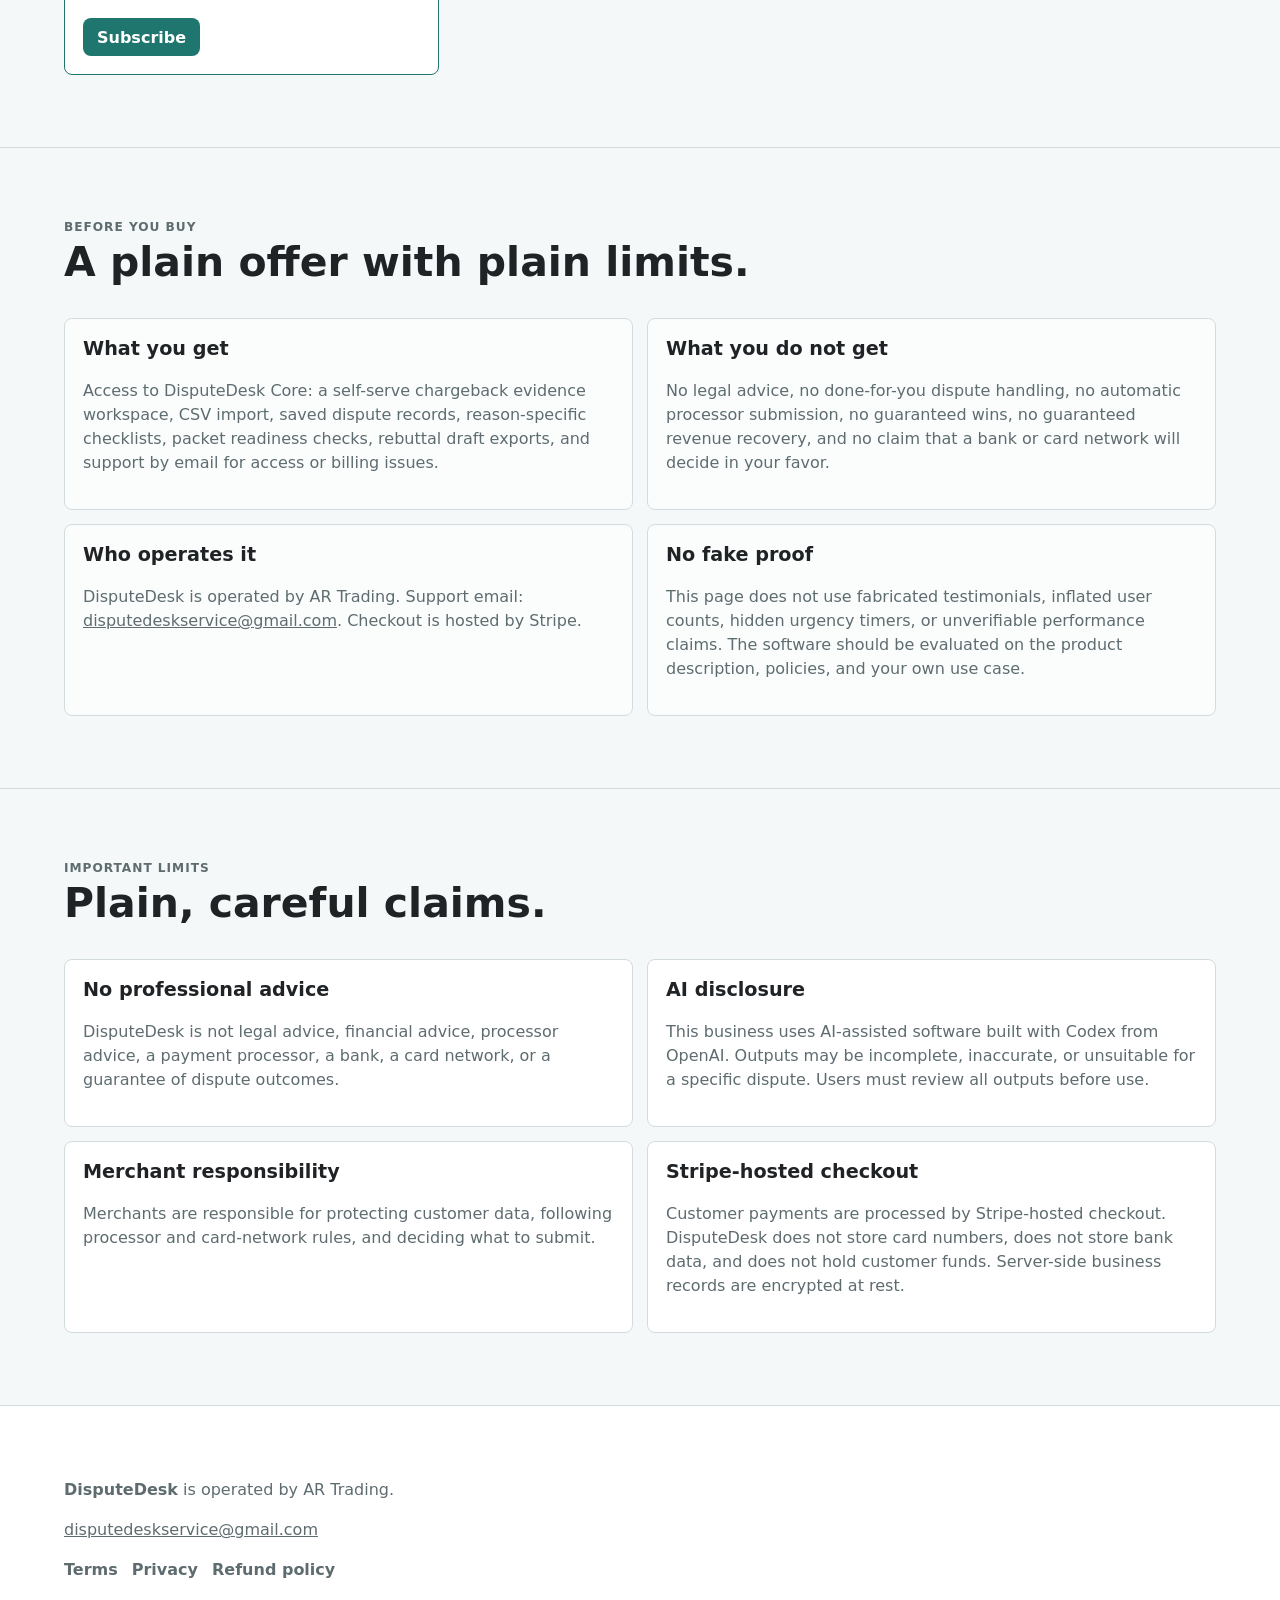
==== commit 00b4625e: "Mention saved customer workspaces" ====
--- a/index.html
+++ b/index.html
@@ -90,7 +90,7 @@
           <article class="featured">
             <p class="eyebrow">DisputeDesk Core</p>
             <h3>$99/mo</h3>
-            <p>Cancel anytime. CSV import, evidence checklists, deadline tracking, packet QA, AI-assisted rebuttal drafts, and export for manual processor submission.</p>
+            <p>Cancel anytime. CSV import, saved dispute workspace, evidence checklists, deadline tracking, packet QA, AI-assisted rebuttal drafts, and export for manual processor submission.</p>
             <a class="plan-link" href="https://buy.stripe.com/fZu8wR2AO5DGaE62glgw003">Subscribe</a>
           </article>
         </div>
@@ -104,7 +104,7 @@
         <div class="grid two">
           <article>
             <h3>What you get</h3>
-            <p>Access to DisputeDesk Core: a self-serve chargeback evidence workspace, CSV import, reason-specific checklists, packet readiness checks, rebuttal draft exports, and support by email for access or billing issues.</p>
+            <p>Access to DisputeDesk Core: a self-serve chargeback evidence workspace, CSV import, saved dispute records, reason-specific checklists, packet readiness checks, rebuttal draft exports, and support by email for access or billing issues.</p>
           </article>
           <article>
             <h3>What you do not get</h3>
